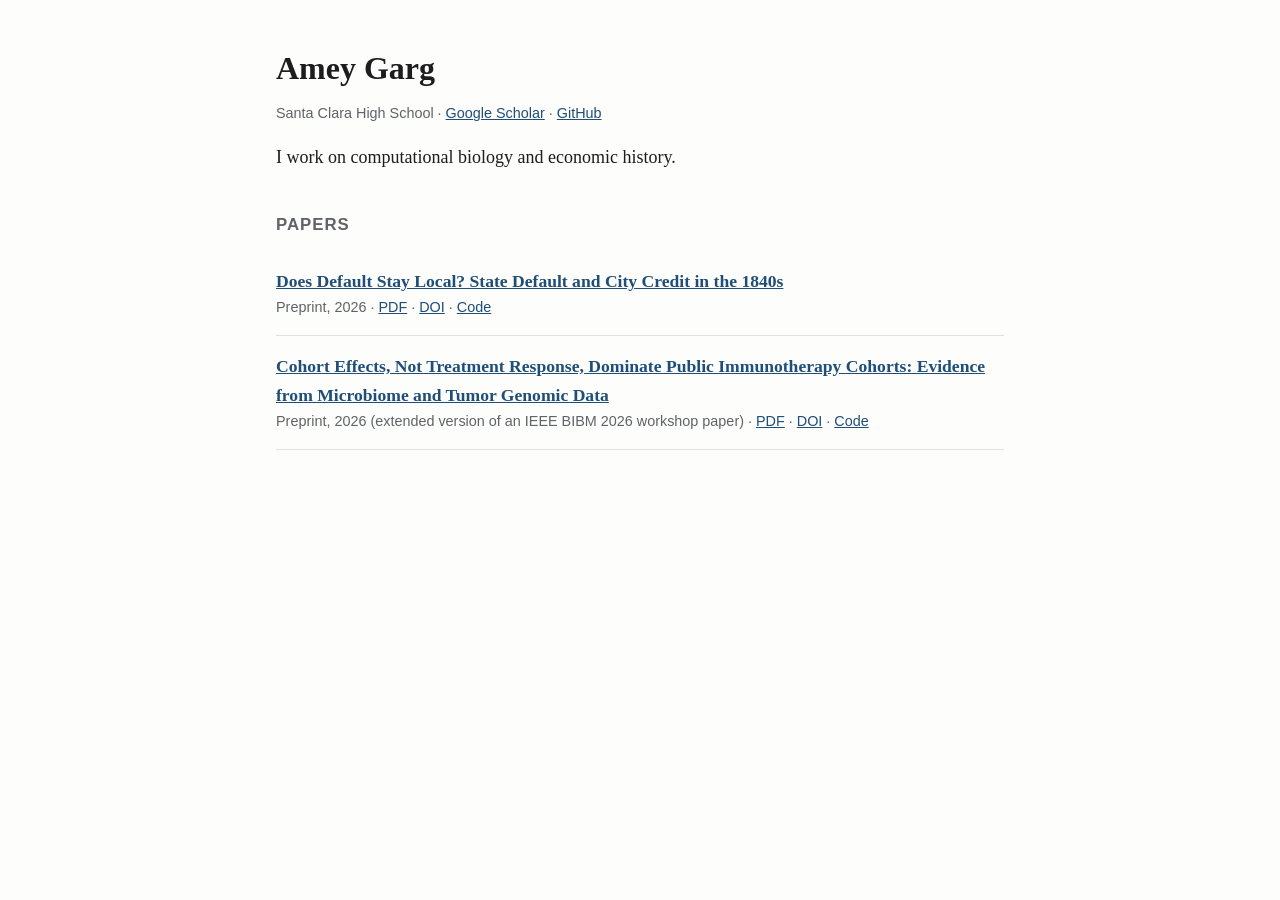
==== index.html @ e9399539 "Add homepage, styles, robots and sitemap" ====
<!doctype html>
<html lang="en">
<head>
<meta charset="utf-8">
<meta name="viewport" content="width=device-width, initial-scale=1">
<title>Amey Garg</title>
<meta name="description" content="Amey Garg, Santa Clara High School. Research in computational biology and economic history.">
<link rel="stylesheet" href="style.css">
</head>
<body>
<main>
<h1>Amey Garg</h1>
<p class="meta">Santa Clara High School &middot; <a href="https://scholar.google.com/citations?user=0BS0OhEAAAAJ&amp;hl=en">Google Scholar</a> &middot; <a href="https://github.com/ames943">GitHub</a></p>
<p>I work on computational biology and economic history.</p>

<h2>Papers</h2>
<ul class="paper-list">
  <li>
    <a class="title" href="does-default-stay-local/">Does Default Stay Local? State Default and City Credit in the 1840s</a>
    <div class="venue">Preprint, 2026 &middot; <a href="does-default-stay-local/Garg_2026_Does_Default_Stay_Local.pdf">PDF</a> &middot; <a href="https://doi.org/10.5281/zenodo.23506736">DOI</a> &middot; <a href="https://github.com/ames943/does-default-stay-local">Code</a></div>
  </li>
  <li>
    <a class="title" href="cohort-effects/">Cohort Effects, Not Treatment Response, Dominate Public Immunotherapy Cohorts: Evidence from Microbiome and Tumor Genomic Data</a>
    <div class="venue">Preprint, 2026 (extended version of an IEEE BIBM 2026 workshop paper) &middot; <a href="cohort-effects/Garg_2026_Cohort_Effects_preprint.pdf">PDF</a> &middot; <a href="https://doi.org/10.5281/zenodo.23484820">DOI</a> &middot; <a href="https://github.com/ames943/batch_detector">Code</a></div>
  </li>
</ul>
</main>
</body>
</html>
---- style.css ----
:root {
  --bg: #fdfdfb;
  --text: #1d1d1f;
  --muted: #5f6368;
  --accent: #1f4e79;
  --rule: #e2e2dc;
}
@media (prefers-color-scheme: dark) {
  :root {
    --bg: #16181b;
    --text: #e8e8e6;
    --muted: #a0a4a8;
    --accent: #8fb8de;
    --rule: #2c2f33;
  }
}
* { box-sizing: border-box; }
body {
  margin: 0;
  background: var(--bg);
  color: var(--text);
  font-family: Georgia, "Times New Roman", serif;
  font-size: 18px;
  line-height: 1.6;
}
main {
  max-width: 760px;
  margin: 0 auto;
  padding: 48px 16px 64px;
}
a { color: var(--accent); }
h1 { font-size: 2rem; line-height: 1.25; margin: 0 0 12px; }
h2 {
  font-size: 1.05rem;
  text-transform: uppercase;
  letter-spacing: 0.06em;
  color: var(--muted);
  margin: 40px 0 12px;
  font-family: -apple-system, "Helvetica Neue", Arial, sans-serif;
}
.meta, .nav, .links, .paper-list .venue {
  font-family: -apple-system, "Helvetica Neue", Arial, sans-serif;
  font-size: 0.9rem;
  color: var(--muted);
}
.nav { margin-bottom: 32px; }
.authors { font-size: 1.1rem; margin: 0 0 4px; }
.links { margin: 20px 0 8px; display: flex; flex-wrap: wrap; gap: 10px; }
.links a {
  display: inline-block;
  padding: 6px 14px;
  border: 1px solid var(--accent);
  border-radius: 4px;
  text-decoration: none;
}
.links a.primary { background: var(--accent); color: var(--bg); }
.abstract { border-top: 1px solid var(--rule); margin-top: 24px; }
.paper-list { list-style: none; padding: 0; margin: 0; }
.paper-list li { padding: 16px 0; border-bottom: 1px solid var(--rule); }
.paper-list .title { font-size: 1.1rem; font-weight: bold; }
pre.cite {
  white-space: pre-wrap;
  font-size: 0.85rem;
  background: var(--rule);
  padding: 12px;
  border-radius: 4px;
}
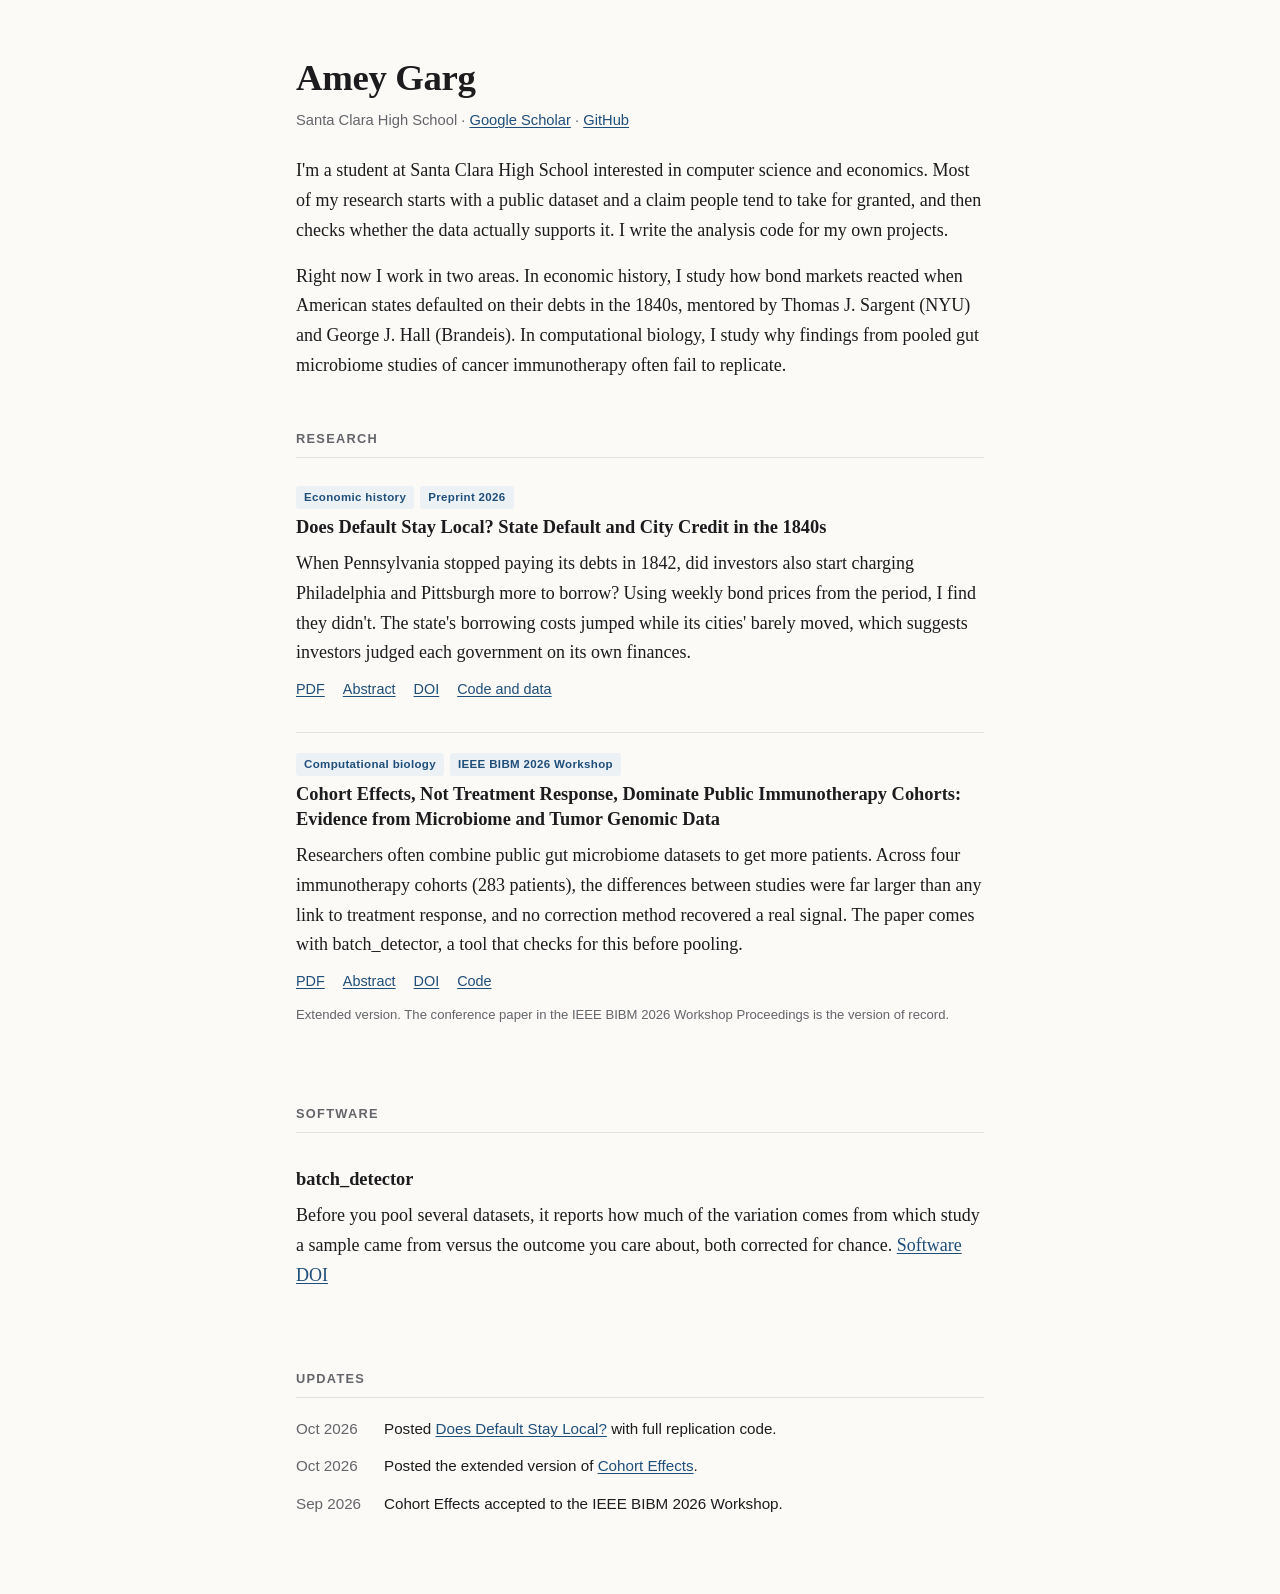
==== commit 6502e255: "Redesign homepage: bio, research summaries, software, updates" ====
--- a/index.html
+++ b/index.html
@@ -4,26 +4,55 @@
 <meta charset="utf-8">
 <meta name="viewport" content="width=device-width, initial-scale=1">
 <title>Amey Garg</title>
-<meta name="description" content="Amey Garg, Santa Clara High School. Research in computational biology and economic history.">
+<meta name="description" content="Amey Garg, student at Santa Clara High School. Research in economic history and computational biology.">
 <link rel="stylesheet" href="style.css">
 </head>
 <body>
-<main>
-<h1>Amey Garg</h1>
-<p class="meta">Santa Clara High School &middot; <a href="https://scholar.google.com/citations?user=0BS0OhEAAAAJ&amp;hl=en">Google Scholar</a> &middot; <a href="https://github.com/ames943">GitHub</a></p>
-<p>I work on computational biology and economic history.</p>
+<main class="home">
 
-<h2>Papers</h2>
-<ul class="paper-list">
-  <li>
-    <a class="title" href="does-default-stay-local/">Does Default Stay Local? State Default and City Credit in the 1840s</a>
-    <div class="venue">Preprint, 2026 &middot; <a href="does-default-stay-local/Garg_2026_Does_Default_Stay_Local.pdf">PDF</a> &middot; <a href="https://doi.org/10.5281/zenodo.23506736">DOI</a> &middot; <a href="https://github.com/ames943/does-default-stay-local">Code</a></div>
-  </li>
-  <li>
-    <a class="title" href="cohort-effects/">Cohort Effects, Not Treatment Response, Dominate Public Immunotherapy Cohorts: Evidence from Microbiome and Tumor Genomic Data</a>
-    <div class="venue">Preprint, 2026 (extended version of an IEEE BIBM 2026 workshop paper) &middot; <a href="cohort-effects/Garg_2026_Cohort_Effects_preprint.pdf">PDF</a> &middot; <a href="https://doi.org/10.5281/zenodo.23484820">DOI</a> &middot; <a href="https://github.com/ames943/batch_detector">Code</a></div>
-  </li>
-</ul>
+<header class="intro">
+  <h1>Amey Garg</h1>
+  <p class="meta">Santa Clara High School &middot; <a href="https://scholar.google.com/citations?user=0BS0OhEAAAAJ&amp;hl=en">Google Scholar</a> &middot; <a href="https://github.com/ames943">GitHub</a></p>
+  <p>I'm a student at Santa Clara High School interested in computer science and economics. Most of my research starts with a public dataset and a claim people tend to take for granted, and then checks whether the data actually supports it. I write the analysis code for my own projects.</p>
+  <p>Right now I work in two areas. In economic history, I study how bond markets reacted when American states defaulted on their debts in the 1840s, mentored by Thomas J. Sargent (NYU) and George J. Hall (Brandeis). In computational biology, I study why findings from pooled gut microbiome studies of cancer immunotherapy often fail to replicate.</p>
+</header>
+
+<section>
+  <h2>Research</h2>
+
+  <article class="paper">
+    <p class="tags"><span class="tag">Economic history</span><span class="tag">Preprint 2026</span></p>
+    <h3><a href="does-default-stay-local/">Does Default Stay Local? State Default and City Credit in the 1840s</a></h3>
+    <p>When Pennsylvania stopped paying its debts in 1842, did investors also start charging Philadelphia and Pittsburgh more to borrow? Using weekly bond prices from the period, I find they didn't. The state's borrowing costs jumped while its cities' barely moved, which suggests investors judged each government on its own finances.</p>
+    <p class="links-inline"><a href="does-default-stay-local/Garg_2026_Does_Default_Stay_Local.pdf">PDF</a><a href="does-default-stay-local/">Abstract</a><a href="https://doi.org/10.5281/zenodo.23506736">DOI</a><a href="https://github.com/ames943/does-default-stay-local">Code and data</a></p>
+  </article>
+
+  <article class="paper">
+    <p class="tags"><span class="tag">Computational biology</span><span class="tag">IEEE BIBM 2026 Workshop</span></p>
+    <h3><a href="cohort-effects/">Cohort Effects, Not Treatment Response, Dominate Public Immunotherapy Cohorts: Evidence from Microbiome and Tumor Genomic Data</a></h3>
+    <p>Researchers often combine public gut microbiome datasets to get more patients. Across four immunotherapy cohorts (283 patients), the differences between studies were far larger than any link to treatment response, and no correction method recovered a real signal. The paper comes with batch_detector, a tool that checks for this before pooling.</p>
+    <p class="links-inline"><a href="cohort-effects/Garg_2026_Cohort_Effects_preprint.pdf">PDF</a><a href="cohort-effects/">Abstract</a><a href="https://doi.org/10.5281/zenodo.23484820">DOI</a><a href="https://github.com/ames943/batch_detector">Code</a></p>
+    <p class="note">Extended version. The conference paper in the IEEE BIBM 2026 Workshop Proceedings is the version of record.</p>
+  </article>
+</section>
+
+<section>
+  <h2>Software</h2>
+  <article class="paper">
+    <h3><a href="https://github.com/ames943/batch_detector">batch_detector</a></h3>
+    <p>Before you pool several datasets, it reports how much of the variation comes from which study a sample came from versus the outcome you care about, both corrected for chance. <a href="https://doi.org/10.5281/zenodo.23226392">Software DOI</a></p>
+  </article>
+</section>
+
+<section>
+  <h2>Updates</h2>
+  <ul class="updates">
+    <li><span class="date">Oct 2026</span><span>Posted <a href="does-default-stay-local/">Does Default Stay Local?</a> with full replication code.</span></li>
+    <li><span class="date">Oct 2026</span><span>Posted the extended version of <a href="cohort-effects/">Cohort Effects</a>.</span></li>
+    <li><span class="date">Sep 2026</span><span>Cohort Effects accepted to the IEEE BIBM 2026 Workshop.</span></li>
+  </ul>
+</section>
+
 </main>
 </body>
 </html>
--- a/style.css
+++ b/style.css
@@ -1,17 +1,23 @@
 :root {
-  --bg: #fdfdfb;
-  --text: #1d1d1f;
-  --muted: #5f6368;
+  --bg: #fbfaf7;
+  --text: #1c1c1e;
+  --muted: #64656a;
   --accent: #1f4e79;
-  --rule: #e2e2dc;
+  --rule: #e4e2dc;
+  --tag-bg: #ecf1f6;
+  --tag-text: #1f4e79;
+  --sans: -apple-system, BlinkMacSystemFont, "Helvetica Neue", Arial, sans-serif;
+  --serif: Georgia, "Times New Roman", serif;
 }
 @media (prefers-color-scheme: dark) {
   :root {
-    --bg: #16181b;
-    --text: #e8e8e6;
-    --muted: #a0a4a8;
-    --accent: #8fb8de;
-    --rule: #2c2f33;
+    --bg: #17191c;
+    --text: #e9e9e6;
+    --muted: #a3a6ab;
+    --accent: #93bbe2;
+    --rule: #2d3035;
+    --tag-bg: #222b36;
+    --tag-text: #a9c8e8;
   }
 }
 * { box-sizing: border-box; }
@@ -19,33 +25,64 @@
   margin: 0;
   background: var(--bg);
   color: var(--text);
-  font-family: Georgia, "Times New Roman", serif;
+  font-family: var(--serif);
   font-size: 18px;
-  line-height: 1.6;
+  line-height: 1.65;
 }
 main {
-  max-width: 760px;
+  max-width: 720px;
   margin: 0 auto;
-  padding: 48px 16px 64px;
+  padding: 56px 16px 72px;
 }
-a { color: var(--accent); }
-h1 { font-size: 2rem; line-height: 1.25; margin: 0 0 12px; }
+a { color: var(--accent); text-underline-offset: 2px; }
+a:hover { text-decoration-thickness: 2px; }
+
+h1 { font-size: 2.3rem; line-height: 1.2; margin: 0 0 8px; letter-spacing: -0.01em; }
 h2 {
-  font-size: 1.05rem;
+  font-family: var(--sans);
+  font-size: 0.8rem;
+  font-weight: 600;
   text-transform: uppercase;
-  letter-spacing: 0.06em;
+  letter-spacing: 0.1em;
   color: var(--muted);
-  margin: 40px 0 12px;
-  font-family: -apple-system, "Helvetica Neue", Arial, sans-serif;
+  margin: 48px 0 8px;
+  padding-bottom: 8px;
+  border-bottom: 1px solid var(--rule);
 }
-.meta, .nav, .links, .paper-list .venue {
-  font-family: -apple-system, "Helvetica Neue", Arial, sans-serif;
-  font-size: 0.9rem;
-  color: var(--muted);
+h3 { font-size: 1.15rem; line-height: 1.4; margin: 6px 0 8px; }
+h3 a { color: var(--text); text-decoration: none; }
+h3 a:hover { color: var(--accent); text-decoration: underline; }
+
+.meta, .nav, .links, .note, .tags, .links-inline, .updates {
+  font-family: var(--sans);
 }
-.nav { margin-bottom: 32px; }
+.meta { font-size: 0.92rem; color: var(--muted); margin: 0 0 24px; }
+.intro p:not(.meta) { margin: 0 0 16px; }
+.nav { font-size: 0.9rem; color: var(--muted); margin-bottom: 32px; }
+
+.paper { padding: 20px 0; border-bottom: 1px solid var(--rule); }
+.paper:last-child { border-bottom: none; }
+.paper p { margin: 0 0 10px; }
+.tags { margin: 0 0 2px !important; display: flex; flex-wrap: wrap; gap: 6px; }
+.tag {
+  font-size: 0.72rem;
+  font-weight: 600;
+  letter-spacing: 0.03em;
+  background: var(--tag-bg);
+  color: var(--tag-text);
+  padding: 2px 8px;
+  border-radius: 3px;
+}
+.links-inline { font-size: 0.9rem; display: flex; flex-wrap: wrap; gap: 4px 18px; }
+.note { font-size: 0.82rem; color: var(--muted); }
+
+.updates { list-style: none; padding: 0; margin: 12px 0 0; font-size: 0.95rem; }
+.updates li { display: flex; gap: 16px; padding: 6px 0; }
+.updates .date { flex: 0 0 72px; color: var(--muted); }
+
+/* paper pages */
 .authors { font-size: 1.1rem; margin: 0 0 4px; }
-.links { margin: 20px 0 8px; display: flex; flex-wrap: wrap; gap: 10px; }
+.links { margin: 20px 0 8px; display: flex; flex-wrap: wrap; gap: 10px; font-size: 0.9rem; }
 .links a {
   display: inline-block;
   padding: 6px 14px;
@@ -54,14 +91,17 @@
   text-decoration: none;
 }
 .links a.primary { background: var(--accent); color: var(--bg); }
-.abstract { border-top: 1px solid var(--rule); margin-top: 24px; }
-.paper-list { list-style: none; padding: 0; margin: 0; }
-.paper-list li { padding: 16px 0; border-bottom: 1px solid var(--rule); }
-.paper-list .title { font-size: 1.1rem; font-weight: bold; }
+.abstract { margin-top: 8px; }
 pre.cite {
   white-space: pre-wrap;
   font-size: 0.85rem;
-  background: var(--rule);
+  background: var(--tag-bg);
   padding: 12px;
   border-radius: 4px;
 }
+
+@media (max-width: 480px) {
+  h1 { font-size: 1.9rem; }
+  .updates li { flex-direction: column; gap: 0; }
+  .updates .date { flex: none; font-size: 0.85rem; }
+}
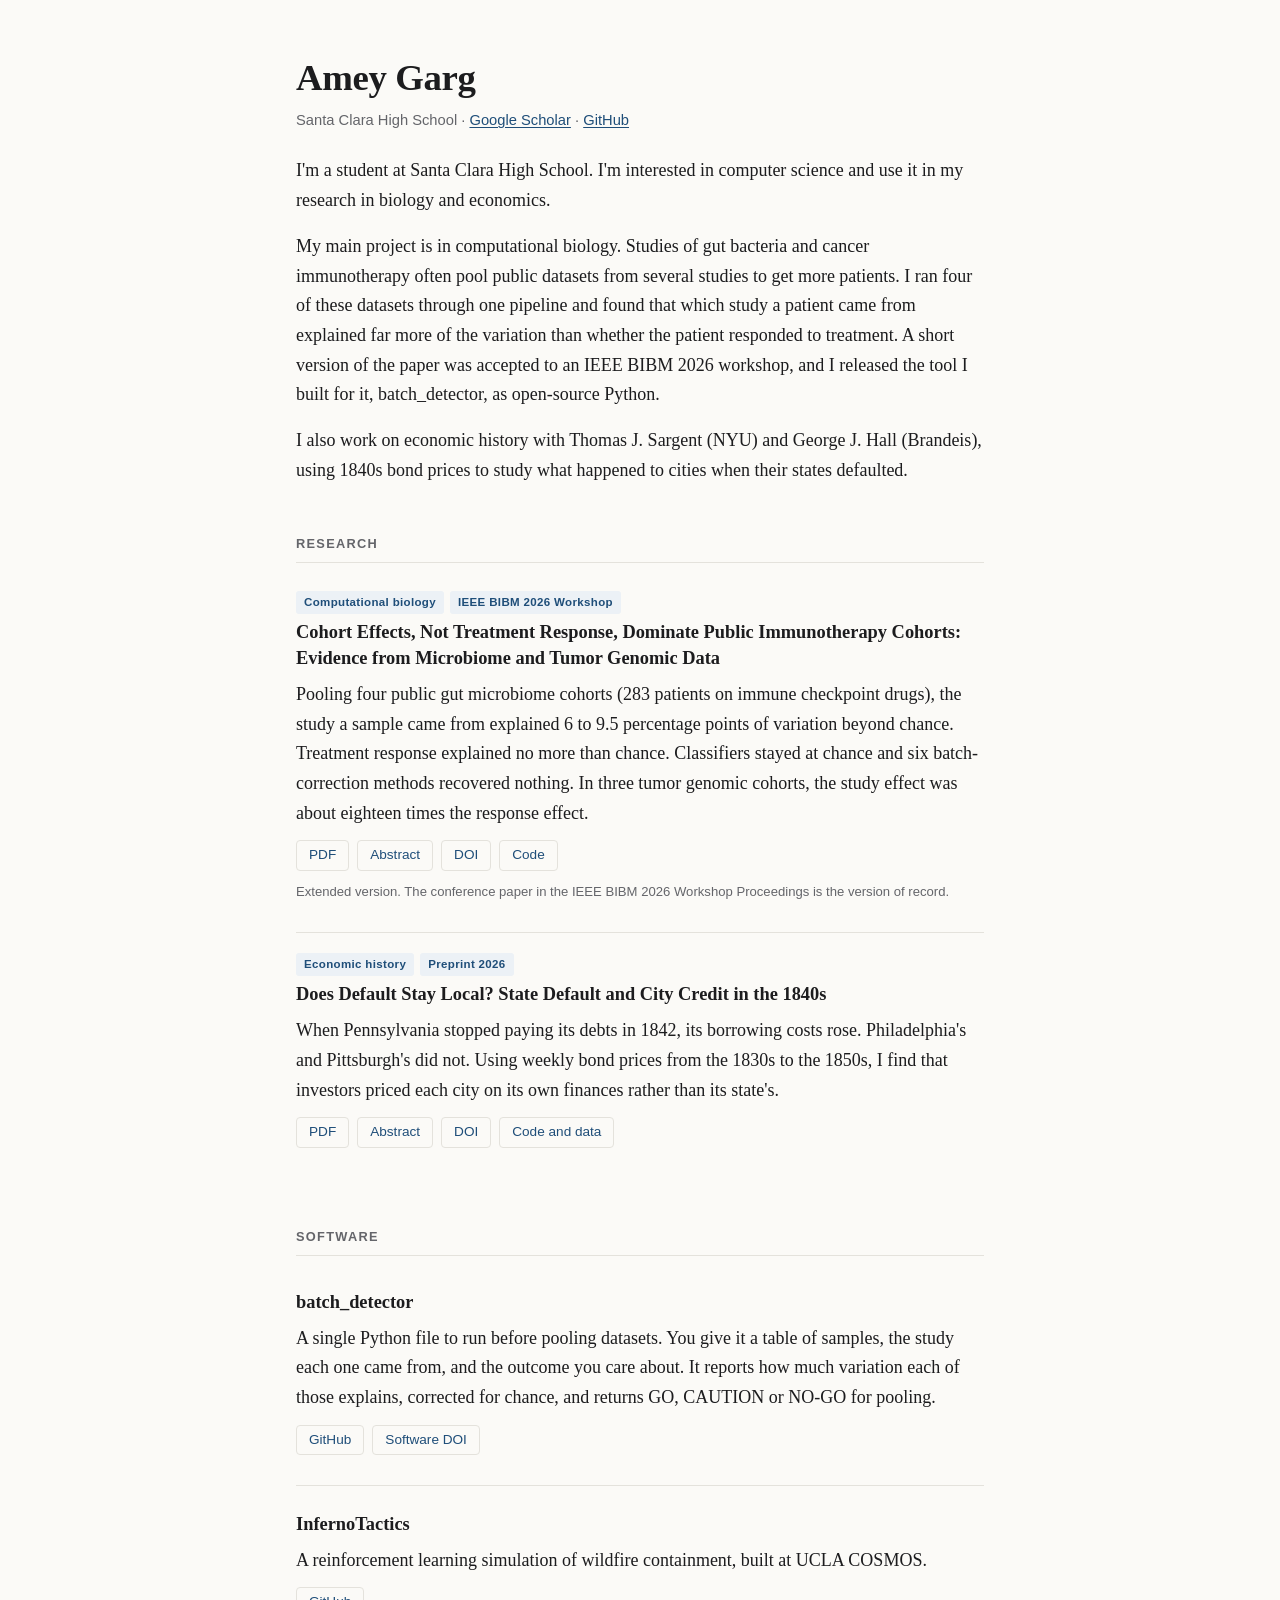
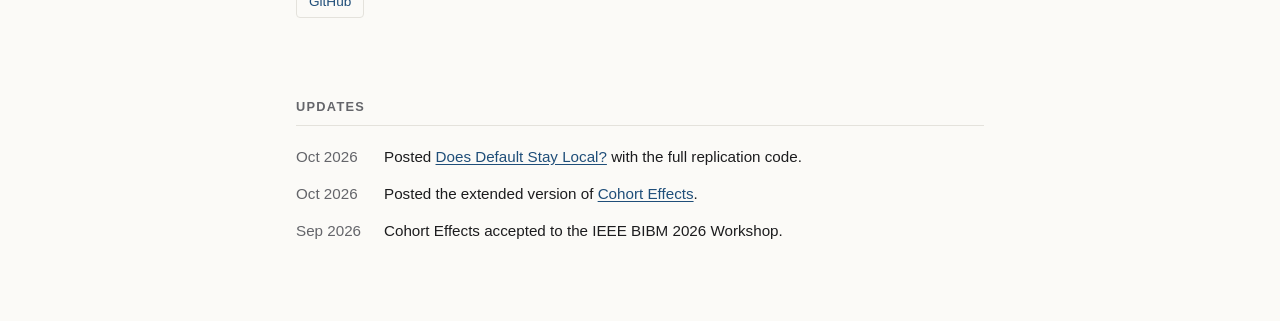
==== commit 6973c3b0: "Rewrite bio, lead with biology project, add button links and projects" ====
--- a/index.html
+++ b/index.html
@@ -4,8 +4,8 @@
 <meta charset="utf-8">
 <meta name="viewport" content="width=device-width, initial-scale=1">
 <title>Amey Garg</title>
-<meta name="description" content="Amey Garg, student at Santa Clara High School. Research in economic history and computational biology.">
-<link rel="stylesheet" href="style.css">
+<meta name="description" content="Amey Garg, student at Santa Clara High School. Research in computational biology and economic history.">
+<link rel="stylesheet" href="style.css?v=3">
 </head>
 <body>
 <main class="home">
@@ -13,26 +13,37 @@
 <header class="intro">
   <h1>Amey Garg</h1>
   <p class="meta">Santa Clara High School &middot; <a href="https://scholar.google.com/citations?user=0BS0OhEAAAAJ&amp;hl=en">Google Scholar</a> &middot; <a href="https://github.com/ames943">GitHub</a></p>
-  <p>I'm a student at Santa Clara High School interested in computer science and economics. Most of my research starts with a public dataset and a claim people tend to take for granted, and then checks whether the data actually supports it. I write the analysis code for my own projects.</p>
-  <p>Right now I work in two areas. In economic history, I study how bond markets reacted when American states defaulted on their debts in the 1840s, mentored by Thomas J. Sargent (NYU) and George J. Hall (Brandeis). In computational biology, I study why findings from pooled gut microbiome studies of cancer immunotherapy often fail to replicate.</p>
+  <p>I'm a student at Santa Clara High School. I'm interested in computer science and use it in my research in biology and economics.</p>
+  <p>My main project is in computational biology. Studies of gut bacteria and cancer immunotherapy often pool public datasets from several studies to get more patients. I ran four of these datasets through one pipeline and found that which study a patient came from explained far more of the variation than whether the patient responded to treatment. A short version of the paper was accepted to an IEEE BIBM 2026 workshop, and I released the tool I built for it, batch_detector, as open-source Python.</p>
+  <p>I also work on economic history with Thomas J. Sargent (NYU) and George J. Hall (Brandeis), using 1840s bond prices to study what happened to cities when their states defaulted.</p>
 </header>
 
 <section>
   <h2>Research</h2>
 
   <article class="paper">
-    <p class="tags"><span class="tag">Economic history</span><span class="tag">Preprint 2026</span></p>
-    <h3><a href="does-default-stay-local/">Does Default Stay Local? State Default and City Credit in the 1840s</a></h3>
-    <p>When Pennsylvania stopped paying its debts in 1842, did investors also start charging Philadelphia and Pittsburgh more to borrow? Using weekly bond prices from the period, I find they didn't. The state's borrowing costs jumped while its cities' barely moved, which suggests investors judged each government on its own finances.</p>
-    <p class="links-inline"><a href="does-default-stay-local/Garg_2026_Does_Default_Stay_Local.pdf">PDF</a><a href="does-default-stay-local/">Abstract</a><a href="https://doi.org/10.5281/zenodo.23506736">DOI</a><a href="https://github.com/ames943/does-default-stay-local">Code and data</a></p>
+    <p class="tags"><span class="tag">Computational biology</span><span class="tag">IEEE BIBM 2026 Workshop</span></p>
+    <h3><a href="cohort-effects/">Cohort Effects, Not Treatment Response, Dominate Public Immunotherapy Cohorts: Evidence from Microbiome and Tumor Genomic Data</a></h3>
+    <p>Pooling four public gut microbiome cohorts (283 patients on immune checkpoint drugs), the study a sample came from explained 6 to 9.5 percentage points of variation beyond chance. Treatment response explained no more than chance. Classifiers stayed at chance and six batch-correction methods recovered nothing. In three tumor genomic cohorts, the study effect was about eighteen times the response effect.</p>
+    <ul class="btns">
+      <li><a href="cohort-effects/Garg_2026_Cohort_Effects_preprint.pdf">PDF</a></li>
+      <li><a href="cohort-effects/">Abstract</a></li>
+      <li><a href="https://doi.org/10.5281/zenodo.23484820">DOI</a></li>
+      <li><a href="https://github.com/ames943/batch_detector">Code</a></li>
+    </ul>
+    <p class="note">Extended version. The conference paper in the IEEE BIBM 2026 Workshop Proceedings is the version of record.</p>
   </article>
 
   <article class="paper">
-    <p class="tags"><span class="tag">Computational biology</span><span class="tag">IEEE BIBM 2026 Workshop</span></p>
-    <h3><a href="cohort-effects/">Cohort Effects, Not Treatment Response, Dominate Public Immunotherapy Cohorts: Evidence from Microbiome and Tumor Genomic Data</a></h3>
-    <p>Researchers often combine public gut microbiome datasets to get more patients. Across four immunotherapy cohorts (283 patients), the differences between studies were far larger than any link to treatment response, and no correction method recovered a real signal. The paper comes with batch_detector, a tool that checks for this before pooling.</p>
-    <p class="links-inline"><a href="cohort-effects/Garg_2026_Cohort_Effects_preprint.pdf">PDF</a><a href="cohort-effects/">Abstract</a><a href="https://doi.org/10.5281/zenodo.23484820">DOI</a><a href="https://github.com/ames943/batch_detector">Code</a></p>
-    <p class="note">Extended version. The conference paper in the IEEE BIBM 2026 Workshop Proceedings is the version of record.</p>
+    <p class="tags"><span class="tag">Economic history</span><span class="tag">Preprint 2026</span></p>
+    <h3><a href="does-default-stay-local/">Does Default Stay Local? State Default and City Credit in the 1840s</a></h3>
+    <p>When Pennsylvania stopped paying its debts in 1842, its borrowing costs rose. Philadelphia's and Pittsburgh's did not. Using weekly bond prices from the 1830s to the 1850s, I find that investors priced each city on its own finances rather than its state's.</p>
+    <ul class="btns">
+      <li><a href="does-default-stay-local/Garg_2026_Does_Default_Stay_Local.pdf">PDF</a></li>
+      <li><a href="does-default-stay-local/">Abstract</a></li>
+      <li><a href="https://doi.org/10.5281/zenodo.23506736">DOI</a></li>
+      <li><a href="https://github.com/ames943/does-default-stay-local">Code and data</a></li>
+    </ul>
   </article>
 </section>
 
@@ -40,14 +51,25 @@
   <h2>Software</h2>
   <article class="paper">
     <h3><a href="https://github.com/ames943/batch_detector">batch_detector</a></h3>
-    <p>Before you pool several datasets, it reports how much of the variation comes from which study a sample came from versus the outcome you care about, both corrected for chance. <a href="https://doi.org/10.5281/zenodo.23226392">Software DOI</a></p>
+    <p>A single Python file to run before pooling datasets. You give it a table of samples, the study each one came from, and the outcome you care about. It reports how much variation each of those explains, corrected for chance, and returns GO, CAUTION or NO-GO for pooling.</p>
+    <ul class="btns">
+      <li><a href="https://github.com/ames943/batch_detector">GitHub</a></li>
+      <li><a href="https://doi.org/10.5281/zenodo.23226392">Software DOI</a></li>
+    </ul>
+  </article>
+  <article class="paper">
+    <h3><a href="https://github.com/ames943/InfernoTactics">InfernoTactics</a></h3>
+    <p>A reinforcement learning simulation of wildfire containment, built at UCLA COSMOS.</p>
+    <ul class="btns">
+      <li><a href="https://github.com/ames943/InfernoTactics">GitHub</a></li>
+    </ul>
   </article>
 </section>
 
 <section>
   <h2>Updates</h2>
   <ul class="updates">
-    <li><span class="date">Oct 2026</span><span>Posted <a href="does-default-stay-local/">Does Default Stay Local?</a> with full replication code.</span></li>
+    <li><span class="date">Oct 2026</span><span>Posted <a href="does-default-stay-local/">Does Default Stay Local?</a> with the full replication code.</span></li>
     <li><span class="date">Oct 2026</span><span>Posted the extended version of <a href="cohort-effects/">Cohort Effects</a>.</span></li>
     <li><span class="date">Sep 2026</span><span>Cohort Effects accepted to the IEEE BIBM 2026 Workshop.</span></li>
   </ul>
--- a/style.css
+++ b/style.css
@@ -53,7 +53,7 @@
 h3 a { color: var(--text); text-decoration: none; }
 h3 a:hover { color: var(--accent); text-decoration: underline; }
 
-.meta, .nav, .links, .note, .tags, .links-inline, .updates {
+.meta, .nav, .links, .note, .tags, .updates {
   font-family: var(--sans);
 }
 .meta { font-size: 0.92rem; color: var(--muted); margin: 0 0 24px; }
@@ -73,7 +73,25 @@
   padding: 2px 8px;
   border-radius: 3px;
 }
-.links-inline { font-size: 0.9rem; display: flex; flex-wrap: wrap; gap: 4px 18px; }
+.btns {
+  list-style: none;
+  padding: 0;
+  margin: 12px 0 10px;
+  display: flex;
+  flex-wrap: wrap;
+  gap: 8px;
+  font-family: var(--sans);
+  font-size: 0.85rem;
+}
+.btns a {
+  display: inline-block;
+  padding: 4px 12px;
+  border: 1px solid var(--rule);
+  border-radius: 4px;
+  text-decoration: none;
+  line-height: 1.5;
+}
+.btns a:hover { border-color: var(--accent); }
 .note { font-size: 0.82rem; color: var(--muted); }
 
 .updates { list-style: none; padding: 0; margin: 12px 0 0; font-size: 0.95rem; }
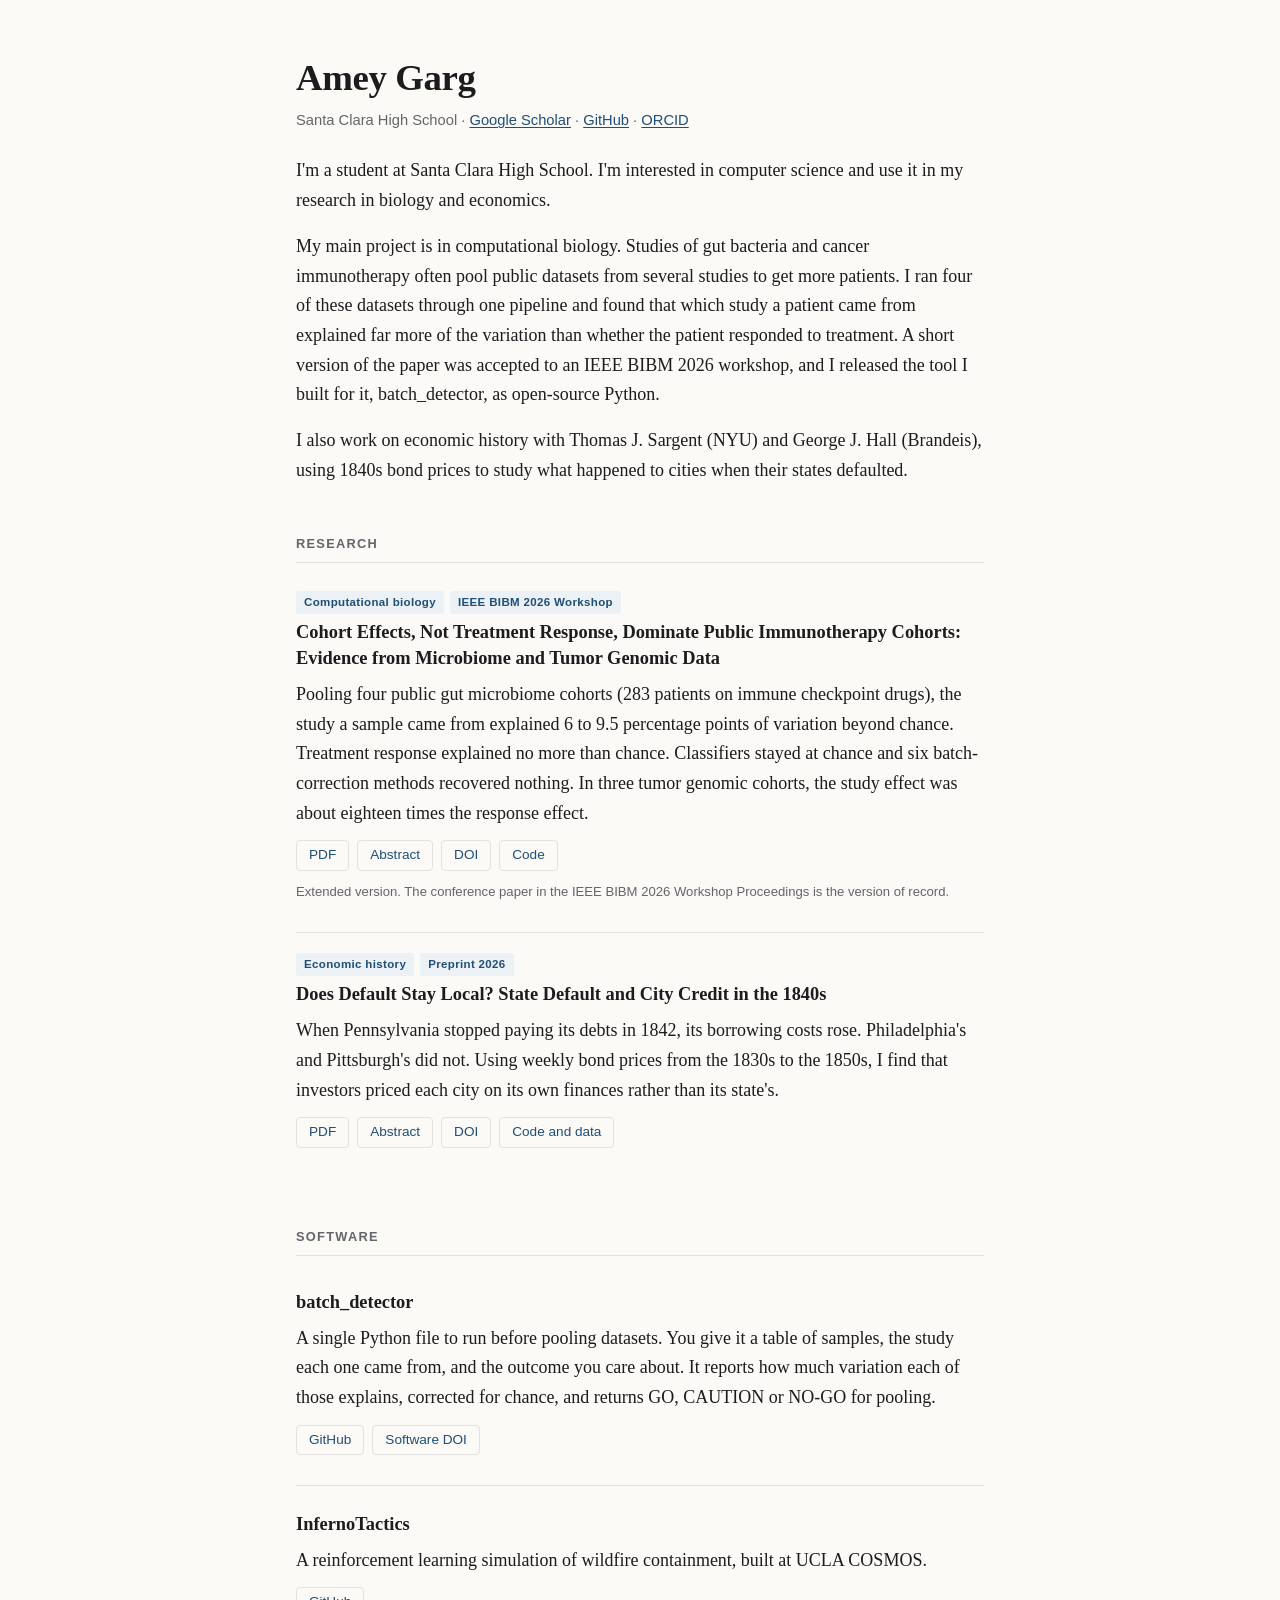
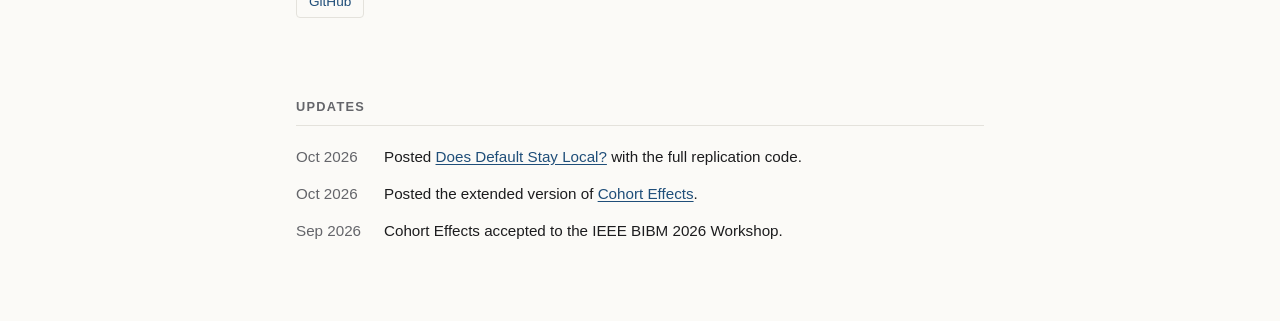
==== commit 076df398: "Add ORCID link to homepage" ====
--- a/index.html
+++ b/index.html
@@ -12,7 +12,7 @@
 
 <header class="intro">
   <h1>Amey Garg</h1>
-  <p class="meta">Santa Clara High School &middot; <a href="https://scholar.google.com/citations?user=0BS0OhEAAAAJ&amp;hl=en">Google Scholar</a> &middot; <a href="https://github.com/ames943">GitHub</a></p>
+  <p class="meta">Santa Clara High School &middot; <a href="https://scholar.google.com/citations?user=0BS0OhEAAAAJ&amp;hl=en">Google Scholar</a> &middot; <a href="https://github.com/ames943">GitHub</a> &middot; <a href="https://orcid.org/0009-0006-9092-4048">ORCID</a></p>
   <p>I'm a student at Santa Clara High School. I'm interested in computer science and use it in my research in biology and economics.</p>
   <p>My main project is in computational biology. Studies of gut bacteria and cancer immunotherapy often pool public datasets from several studies to get more patients. I ran four of these datasets through one pipeline and found that which study a patient came from explained far more of the variation than whether the patient responded to treatment. A short version of the paper was accepted to an IEEE BIBM 2026 workshop, and I released the tool I built for it, batch_detector, as open-source Python.</p>
   <p>I also work on economic history with Thomas J. Sargent (NYU) and George J. Hall (Brandeis), using 1840s bond prices to study what happened to cities when their states defaulted.</p>
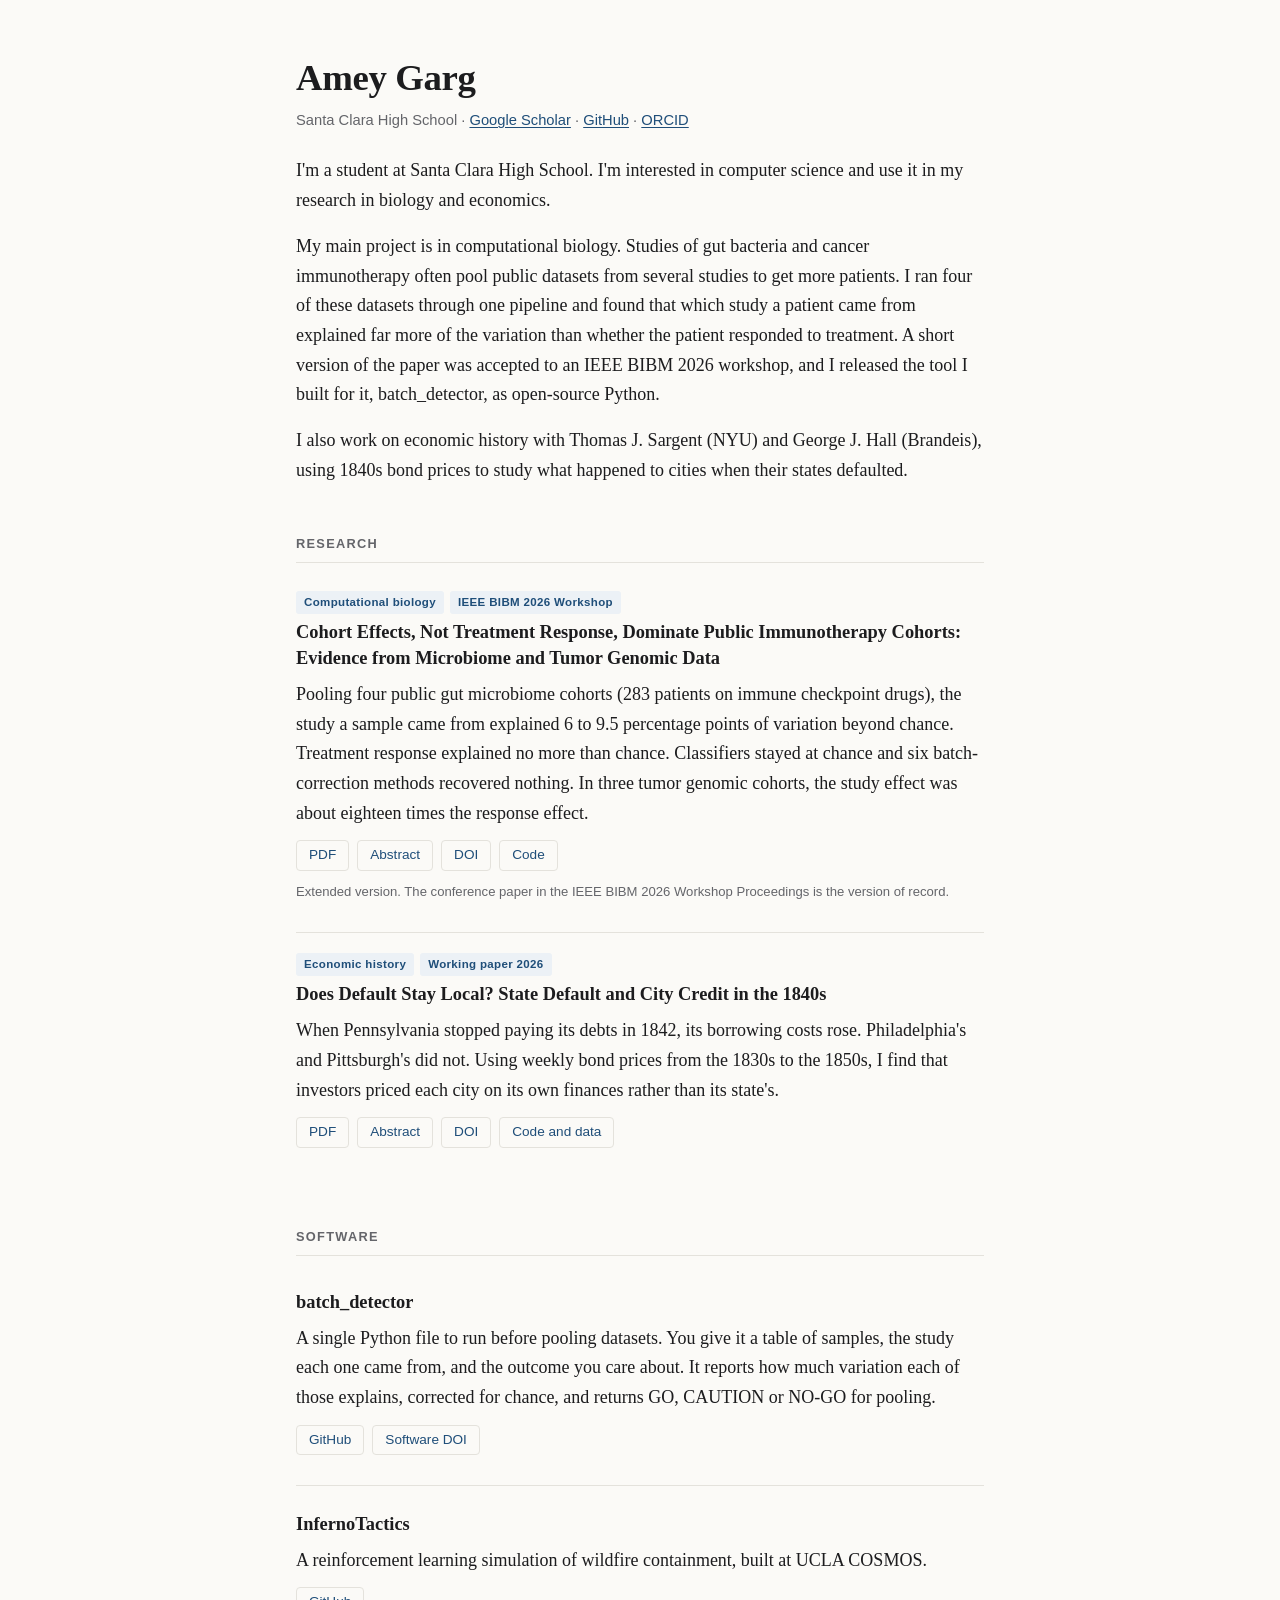
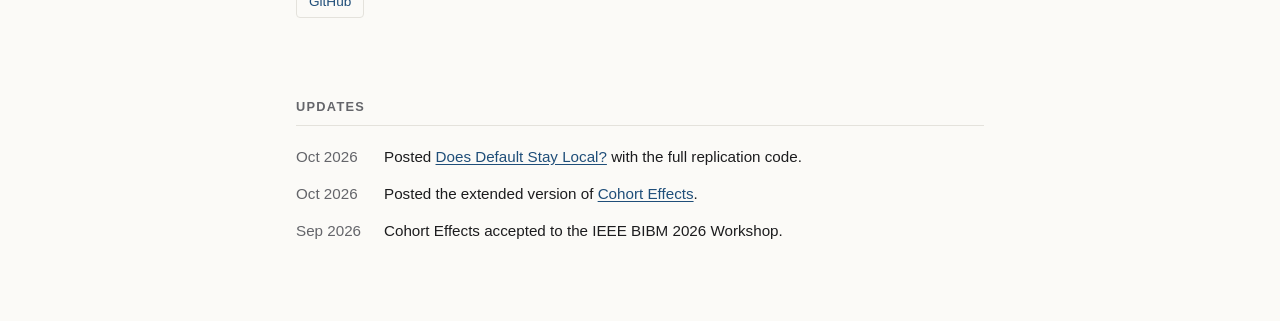
==== commit 00416705: "Label economics paper as working paper" ====
--- a/index.html
+++ b/index.html
@@ -35,7 +35,7 @@
   </article>
 
   <article class="paper">
-    <p class="tags"><span class="tag">Economic history</span><span class="tag">Preprint 2026</span></p>
+    <p class="tags"><span class="tag">Economic history</span><span class="tag">Working paper 2026</span></p>
     <h3><a href="does-default-stay-local/">Does Default Stay Local? State Default and City Credit in the 1840s</a></h3>
     <p>When Pennsylvania stopped paying its debts in 1842, its borrowing costs rose. Philadelphia's and Pittsburgh's did not. Using weekly bond prices from the 1830s to the 1850s, I find that investors priced each city on its own finances rather than its state's.</p>
     <ul class="btns">
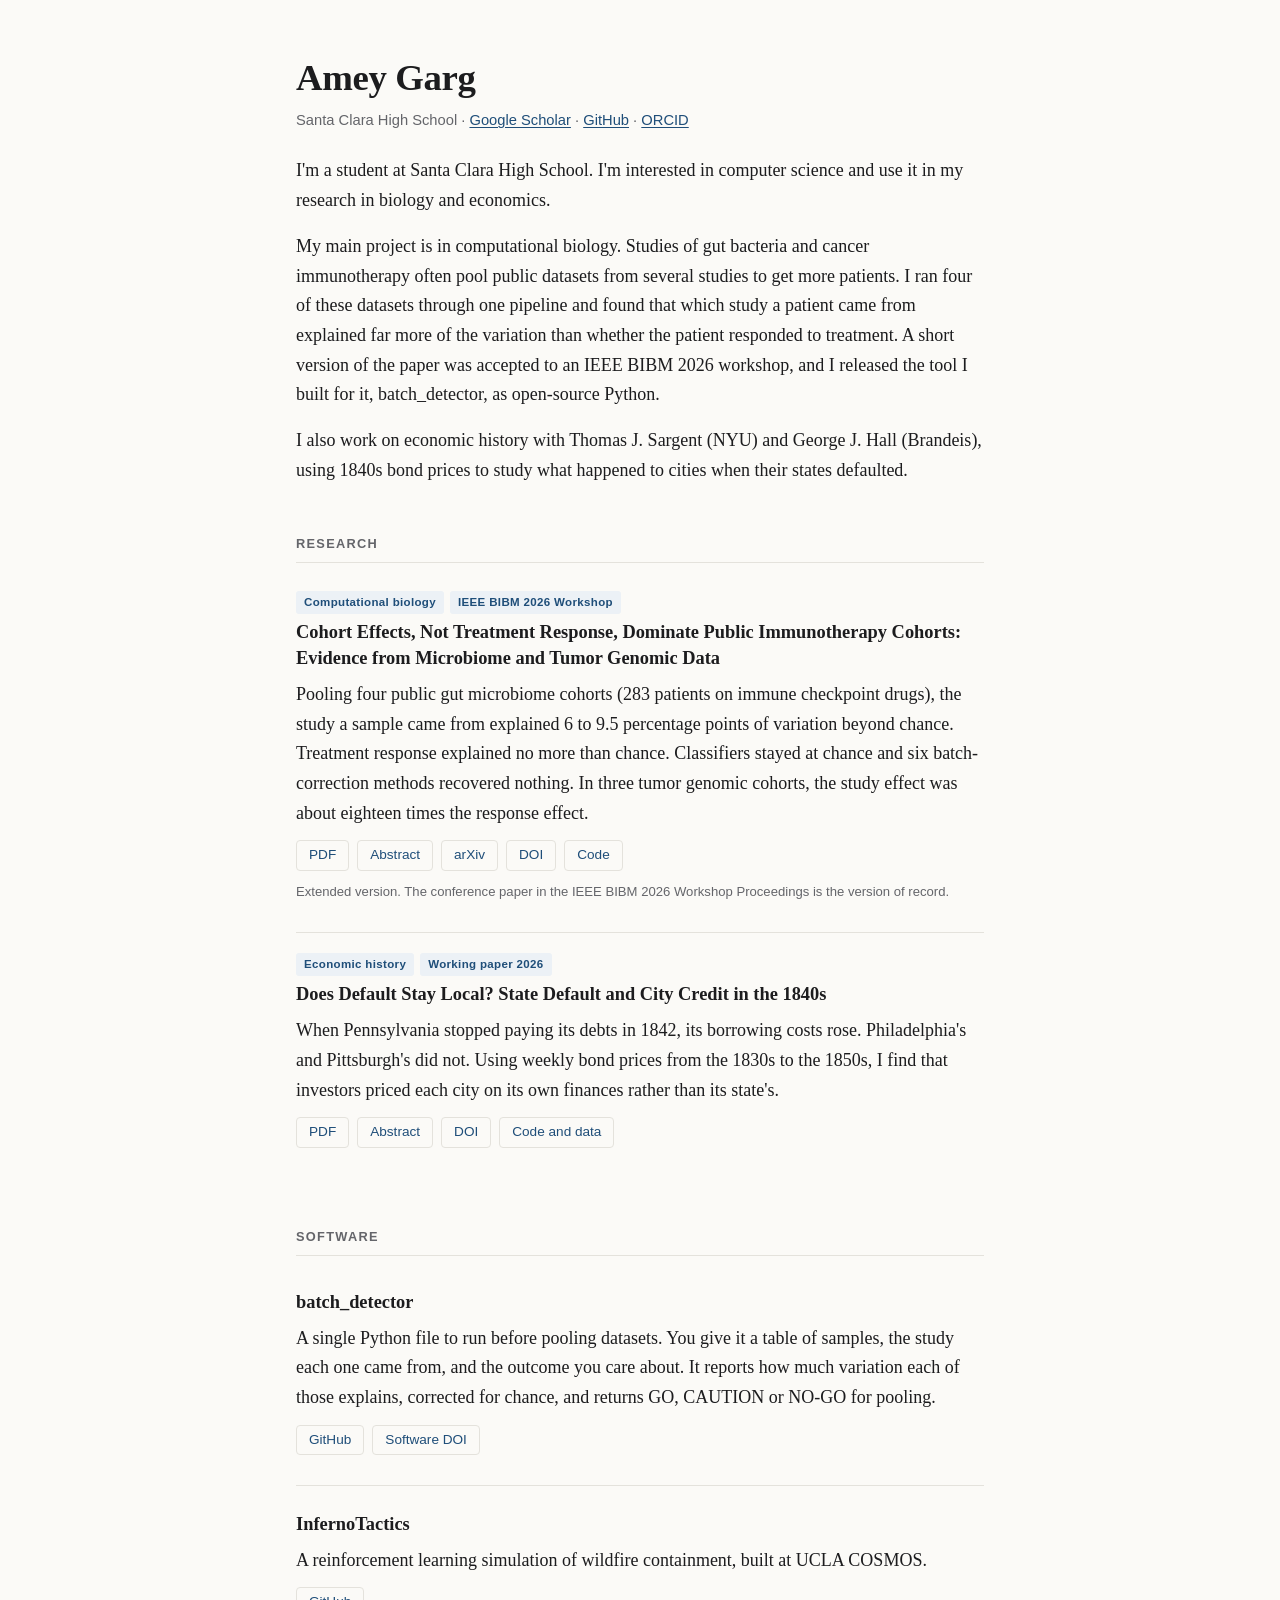
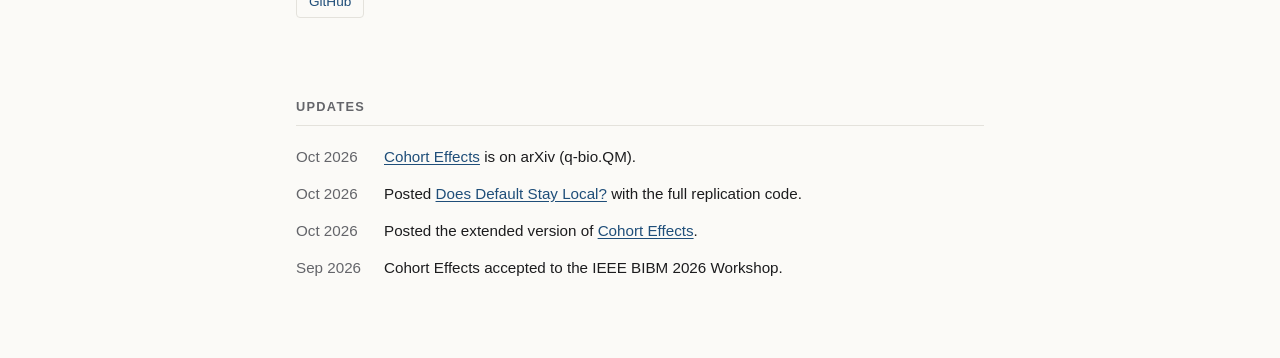
==== commit 3cd10321: "Add arXiv link for Cohort Effects" ====
--- a/index.html
+++ b/index.html
@@ -28,6 +28,7 @@
     <ul class="btns">
       <li><a href="cohort-effects/Garg_2026_Cohort_Effects_preprint.pdf">PDF</a></li>
       <li><a href="cohort-effects/">Abstract</a></li>
+      <li><a href="https://arxiv.org/abs/2610.33010">arXiv</a></li>
       <li><a href="https://doi.org/10.5281/zenodo.23484820">DOI</a></li>
       <li><a href="https://github.com/ames943/batch_detector">Code</a></li>
     </ul>
@@ -69,6 +70,7 @@
 <section>
   <h2>Updates</h2>
   <ul class="updates">
+    <li><span class="date">Oct 2026</span><span><a href="https://arxiv.org/abs/2610.33010">Cohort Effects</a> is on arXiv (q-bio.QM).</span></li>
     <li><span class="date">Oct 2026</span><span>Posted <a href="does-default-stay-local/">Does Default Stay Local?</a> with the full replication code.</span></li>
     <li><span class="date">Oct 2026</span><span>Posted the extended version of <a href="cohort-effects/">Cohort Effects</a>.</span></li>
     <li><span class="date">Sep 2026</span><span>Cohort Effects accepted to the IEEE BIBM 2026 Workshop.</span></li>
